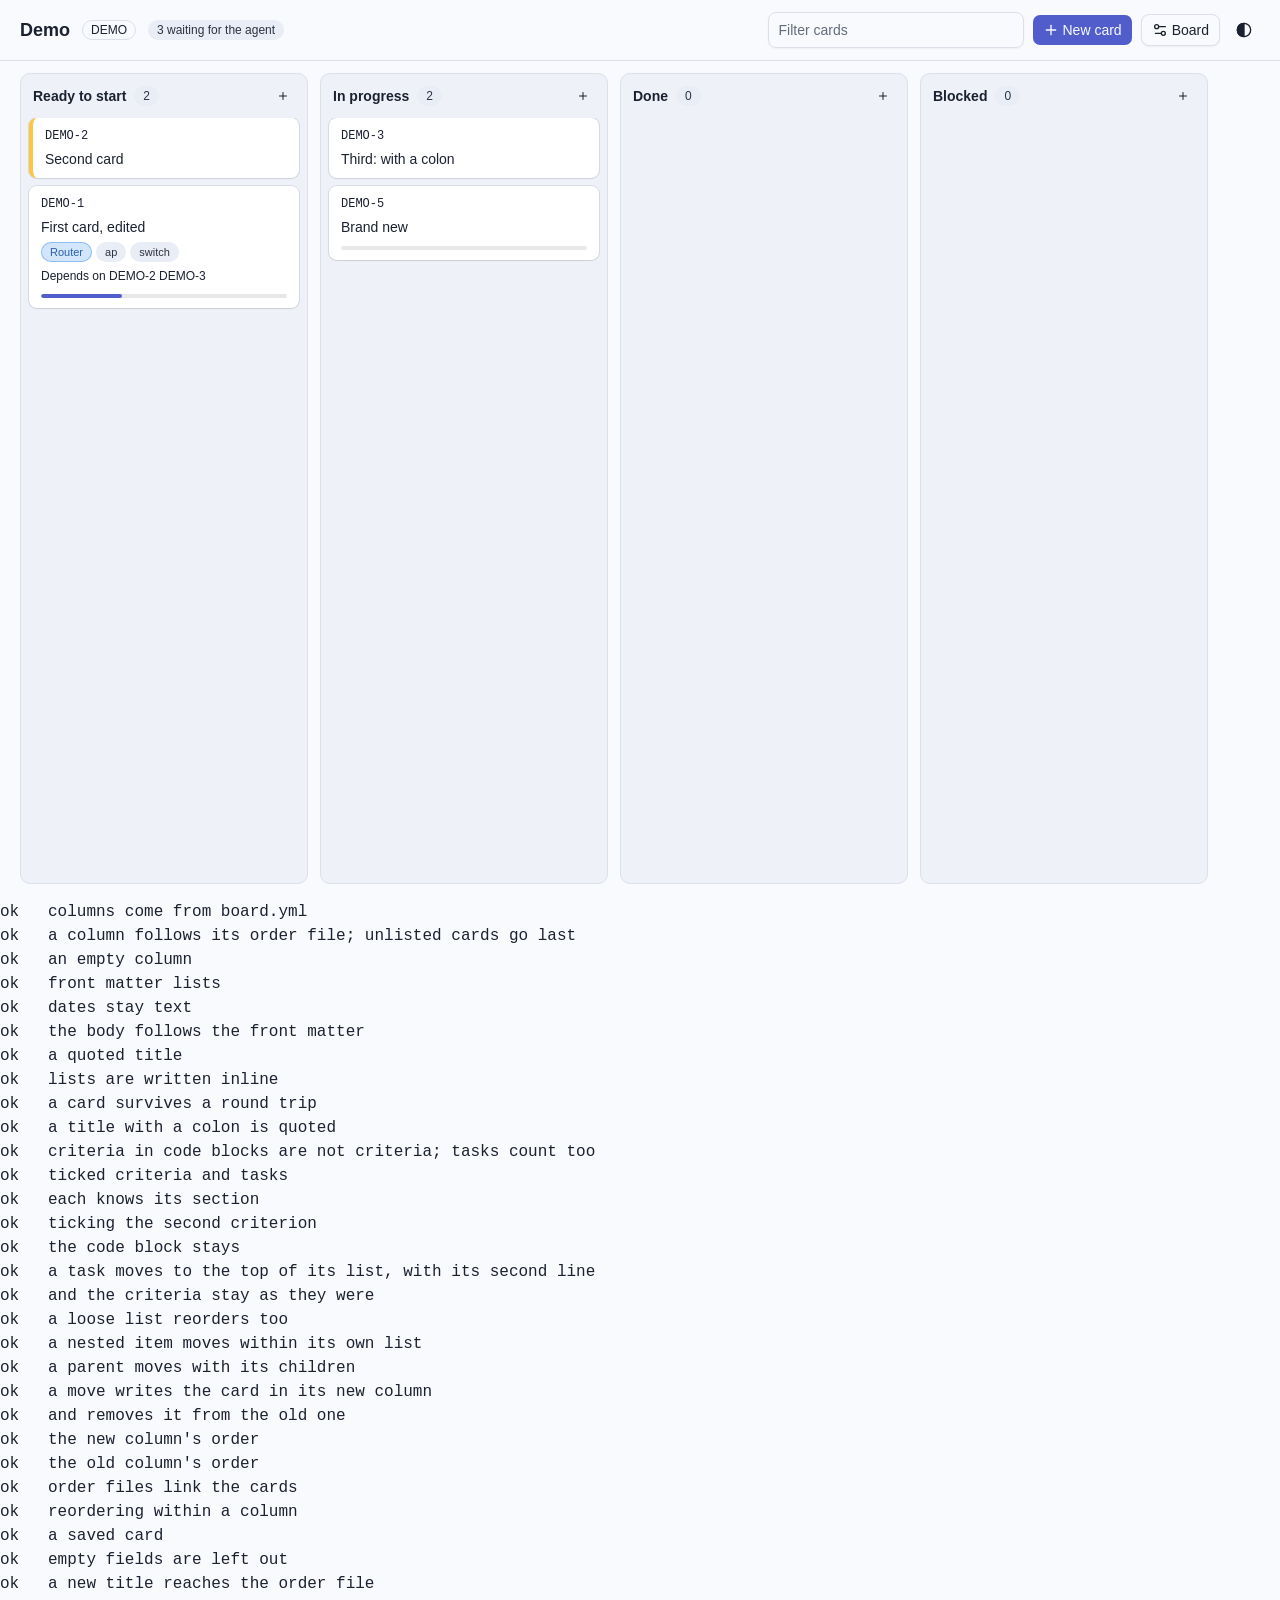
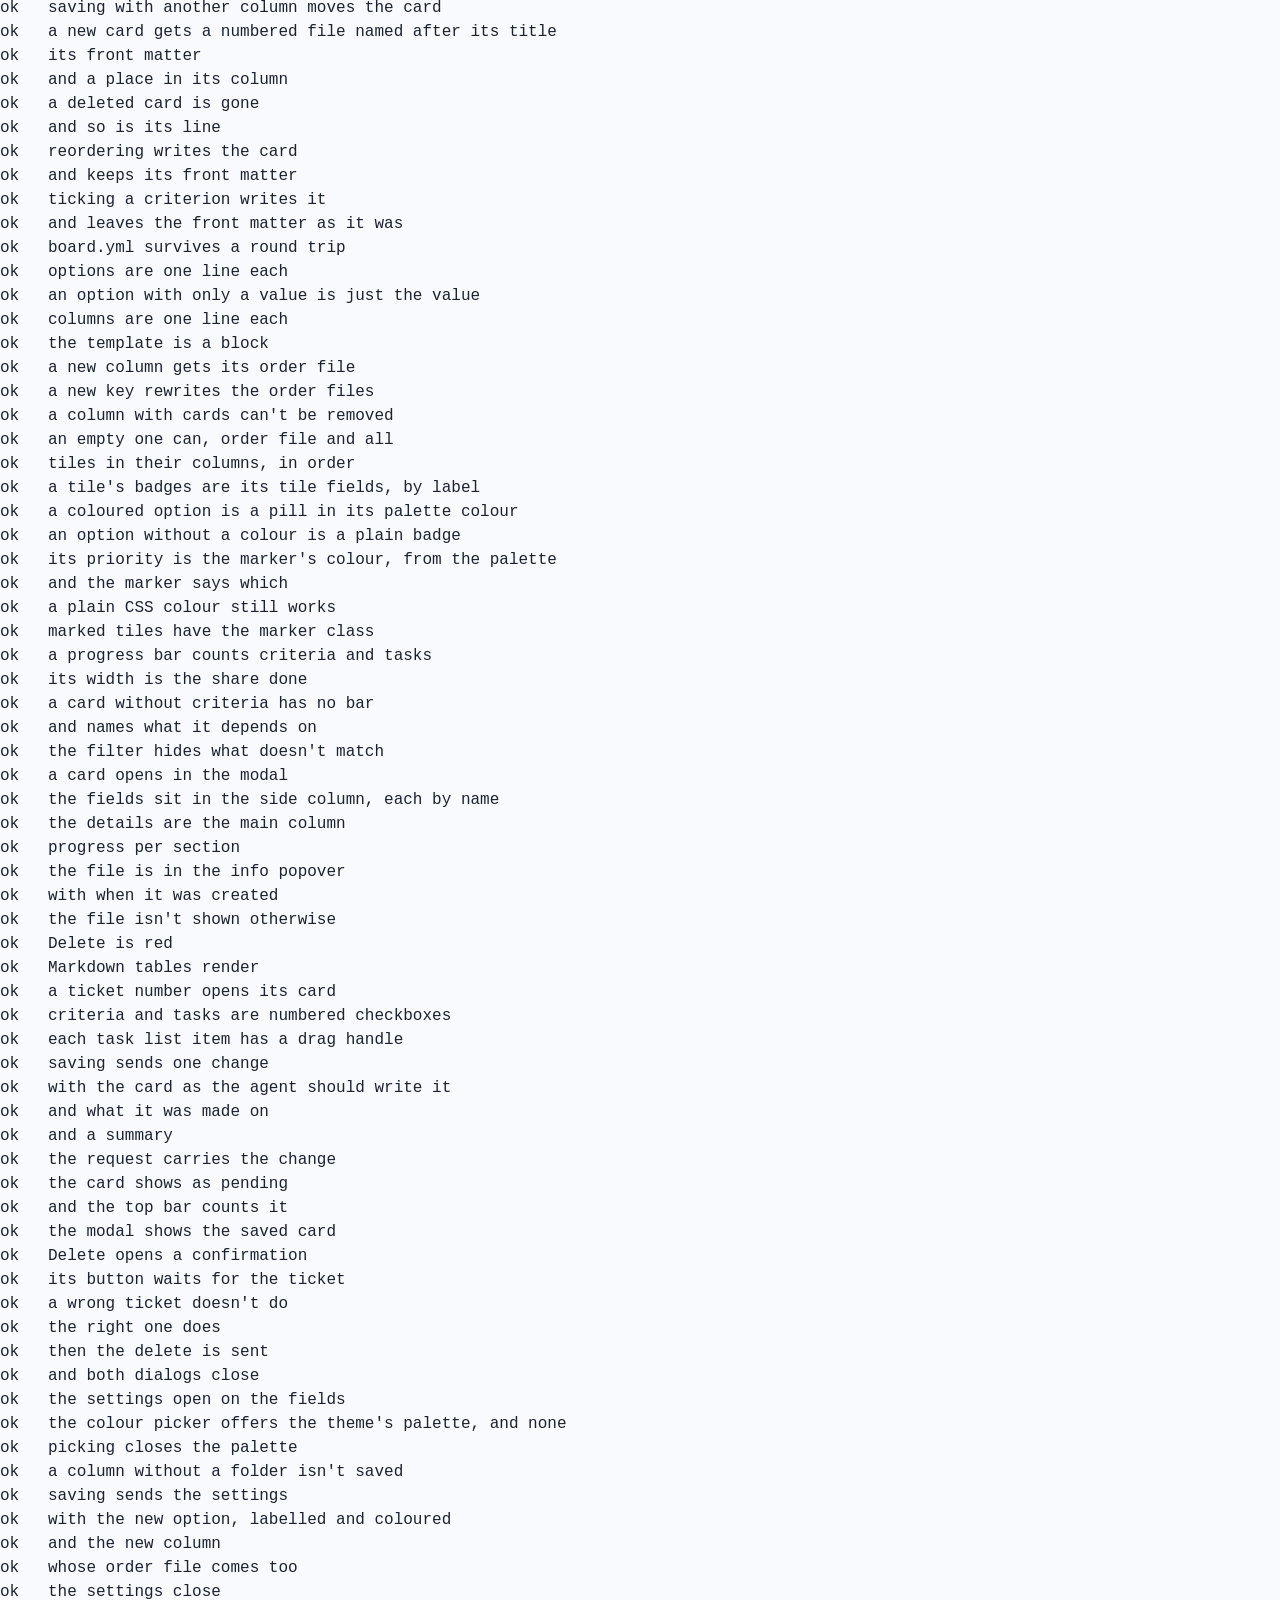
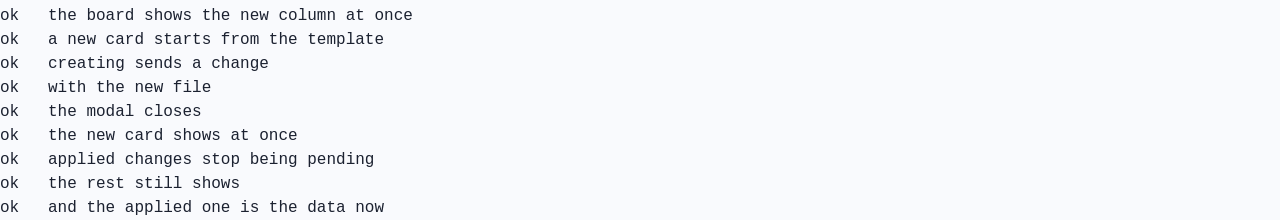
==== kanban/tests/index.html @ e4a135f8 "kanban: a Markdown task board, worked by the agent A project's board lives in its .ai/kanban, commit" ====
<!doctype html>
<!--
  The board's tests, in the browser. Serve the repository's root and open this page, for
  example headless (see README.md, "Tests"): the title ends up "PASS <n>" or "FAIL <n>", and
  #results lists every check.
-->
<html lang="en">
<head>
  <meta charset="utf-8">
  <title>Running</title>
  <link rel="stylesheet" href="../board/vendor/basecoat.cdn.min.css">
  <script>
    window.KANBAN_STAMP = Date.now().toString(36);
    document.write(`<link rel="stylesheet" href="../board/app.css?v=${window.KANBAN_STAMP}">`);
  </script>
  <script src="../board/vendor/tailwindcss-browser.js"></script>
  <script>window.KanbanTemplates = { partials: {} };</script>
</head>
<body>
  <div id="app"></div>
  <dialog id="modal" class="dialog kb-modal" aria-labelledby="modal-title"><div id="modal-body"></div></dialog>
  <dialog id="confirm" class="dialog" aria-label="Confirm"></dialog>
  <pre id="results"></pre>
  <!--
    The scripts load one after another: Python's static server, which serves the board, takes
    only a few connections at a time. A script that fails to load is tried again.
  -->
  <script>
    (function load(scripts, i, tries) {
      if (i === scripts.length) return;
      const [src, optional] = scripts[i];
      const s = document.createElement('script');
      s.src = src.includes('vendor/') ? src : `${src}?v=${window.KANBAN_STAMP}`;
      s.onload = () => load(scripts, i + 1, 0);
      s.onerror = () => {
        s.remove();
        if (tries < (optional ? 1 : 5)) setTimeout(() => load(scripts, i, tries + 1), 250 * (tries + 1));
        else if (optional) load(scripts, i + 1, 0);
        else console.error(`kanban: couldn't load ${src}`);
      };
      document.body.append(s);
    })([
      ['../board/vendor/basecoat.min.js', false],
      ['../board/vendor/Sortable.min.js', false],
      ['../board/vendor/mustache.min.js', false],
      ['../board/vendor/marked.umd.js', false],
      ['../board/vendor/purify.min.js', false],
      ['../board/vendor/js-yaml.min.js', false],
      ['../board/templates/dashboard.js', false],
      ['../board/templates/card-modal.js', false],
      ['../board/templates/new-card.js', false],
      ['../board/templates/fields.js', false],
      ['../board/templates/settings.js', false],
      ['fixture.js', false],
      ['../board/app.js', false],
      ['tests.js', false]
    ], 0, 0);
  </script>
</body>
</html>
---- kanban/board/app.css ----
/* The board's layout and theme, on top of Basecoat (shadcn/ui's design system). */

/* The theme: shadcn's tokens, which Basecoat reads. A soft slate with an indigo accent,
   rather than flat black and white. */
:root {
  --radius: 0.625rem;
  --background: oklch(0.985 0.004 265);
  --foreground: oklch(0.25 0.03 265);
  --card: oklch(1 0 0);
  --card-foreground: oklch(0.25 0.03 265);
  --popover: oklch(1 0 0);
  --popover-foreground: oklch(0.25 0.03 265);
  --primary: oklch(0.53 0.17 275);
  --primary-foreground: oklch(0.985 0.01 275);
  --secondary: oklch(0.945 0.012 265);
  --secondary-foreground: oklch(0.32 0.03 265);
  --muted: oklch(0.958 0.009 265);
  --muted-foreground: oklch(0.53 0.03 265);
  --accent: oklch(0.94 0.02 275);
  --accent-foreground: oklch(0.32 0.05 275);
  --destructive: oklch(0.58 0.21 25);
  --border: oklch(0.905 0.013 265);
  --input: oklch(0.905 0.013 265);
  --ring: oklch(0.62 0.15 275);
}
.dark {
  --background: oklch(0.225 0.022 268);
  --foreground: oklch(0.95 0.01 265);
  --card: oklch(0.275 0.025 268);
  --card-foreground: oklch(0.95 0.01 265);
  --popover: oklch(0.29 0.026 268);
  --popover-foreground: oklch(0.95 0.01 265);
  --primary: oklch(0.75 0.12 278);
  --primary-foreground: oklch(0.22 0.04 278);
  --secondary: oklch(0.33 0.026 268);
  --secondary-foreground: oklch(0.93 0.01 265);
  --muted: oklch(0.255 0.023 268);
  --muted-foreground: oklch(0.73 0.02 265);
  --accent: oklch(0.34 0.035 272);
  --accent-foreground: oklch(0.95 0.01 265);
  --destructive: oklch(0.66 0.19 22);
  --border: oklch(1 0 0 / 0.08);
  --input: oklch(1 0 0 / 0.13);
  --ring: oklch(0.75 0.12 278);
}

/* The palette an option's colour names (`color: red`): distinct hues, a touch deeper in
   light, lighter in dark, so pills and tile borders read in both themes. */
:root {
  --kb-red: oklch(0.6 0.21 25);
  --kb-orange: oklch(0.68 0.18 50);
  --kb-amber: oklch(0.77 0.16 80);
  --kb-yellow: oklch(0.84 0.16 100);
  --kb-lime: oklch(0.76 0.19 130);
  --kb-green: oklch(0.62 0.16 150);
  --kb-teal: oklch(0.63 0.11 185);
  --kb-cyan: oklch(0.7 0.12 215);
  --kb-blue: oklch(0.6 0.18 255);
  --kb-indigo: oklch(0.53 0.19 275);
  --kb-violet: oklch(0.56 0.21 300);
  --kb-pink: oklch(0.65 0.21 350);
  --kb-gray: oklch(0.6 0.02 265);
}
.dark {
  --kb-red: oklch(0.68 0.2 25);
  --kb-orange: oklch(0.75 0.16 55);
  --kb-amber: oklch(0.82 0.15 82);
  --kb-yellow: oklch(0.88 0.15 102);
  --kb-lime: oklch(0.83 0.18 130);
  --kb-green: oklch(0.72 0.16 150);
  --kb-teal: oklch(0.74 0.11 185);
  --kb-cyan: oklch(0.78 0.11 215);
  --kb-blue: oklch(0.7 0.15 255);
  --kb-indigo: oklch(0.68 0.16 275);
  --kb-violet: oklch(0.7 0.17 300);
  --kb-pink: oklch(0.74 0.17 350);
  --kb-gray: oklch(0.7 0.02 265);
}

html, body { height: 100%; }
body { background: var(--background); color: var(--foreground); }

.kb-app { display: flex; flex-direction: column; height: 100vh; }

.kb-topbar {
  display: flex; align-items: center; justify-content: space-between; gap: 1rem;
  padding: 0.75rem 1.25rem; border-bottom: 1px solid var(--border);
}

/* Columns fill the height, so a card can be dropped anywhere in them. */
.kb-board {
  flex: 1; min-height: 0; display: flex; gap: 0.75rem;
  padding: 0.75rem 1.25rem 1rem; overflow-x: auto;
}
.kb-column {
  flex: 0 0 18rem; display: flex; flex-direction: column; min-height: 0;
  background: var(--muted); border: 1px solid var(--border); border-radius: var(--radius);
}
.kb-column-header { display: flex; align-items: center; gap: 0.5rem; padding: 0.625rem 0.75rem; }
.kb-cards {
  flex: 1; min-height: 0; overflow-y: auto; list-style: none; margin: 0;
  padding: 0 0.5rem 0.75rem; display: flex; flex-direction: column; gap: 0.5rem;
}
/* Tiles keep their height: the list scrolls instead. */
.kb-cards > * { flex-shrink: 0; }

.kb-tile.card {
  gap: 0.375rem; padding: 0.625rem 0.75rem; cursor: pointer; border-radius: calc(var(--radius) - 2px);
}
.kb-tile.card:hover { border-color: var(--ring); }
.kb-tile.card:focus-visible { outline: 2px solid var(--ring); outline-offset: 1px; }
/* The priority marker: the left border in the priority's colour. */
.kb-tile.card.kb-marked { border-left: 4px solid var(--kb-marker); }
.kb-tile-header { display: flex; align-items: center; gap: 0.5rem; }
.kb-tile-title { font-size: 0.875rem; font-weight: 500; line-height: 1.3; margin: 0; }
.kb-tile-badges { display: flex; flex-wrap: wrap; gap: 0.25rem; }
.kb-tile-badges .badge { font-size: 0.6875rem; }
.kb-tile .kb-progress { margin-top: 0.25rem; }
.kb-hidden { display: none !important; }
/* Changed on the page, not yet written by the agent. */
.kb-tile.kb-pending { border-style: dashed; border-color: var(--ring); }

.kb-progress {
  height: 4px; border-radius: 999px; overflow: hidden;
  background: color-mix(in oklch, var(--foreground) 10%, transparent);
}
.kb-progress > span { display: block; height: 100%; border-radius: inherit; background: var(--primary); }

/* A pill in its option's colour: a tint of it, with text of it. */
.badge.kb-pill {
  background: color-mix(in oklch, var(--kb-pill) 20%, transparent);
  border-color: color-mix(in oklch, var(--kb-pill) 40%, transparent);
  color: color-mix(in oklch, var(--kb-pill) 70%, var(--foreground));
}

.kb-dot { display: inline-block; width: 0.5rem; height: 0.5rem; border-radius: 999px; flex: none; }
.badge .kb-dot { margin-right: 0.3rem; }

/* Dragging. */
.kb-ghost { opacity: 0.4; }
.kb-chosen { box-shadow: 0 0 0 2px var(--ring); }

/* The card and new-card modals: wide, the details and a side column of fields. */
.kb-modal > div { max-width: min(68rem, 96vw); width: min(68rem, 96vw); max-height: 92vh; }
/* The body scrolls; the dialog's first focus goes to its autofocus control, not here. */
.kb-modal-body { overflow-y: auto; }
.kb-modal-body:focus { outline: none; }
.kb-detail-header { gap: 0.375rem; }
.kb-detail { display: grid; grid-template-columns: minmax(0, 1fr) 17rem; gap: 1.5rem; align-items: start; }
.kb-side {
  display: flex; flex-direction: column; gap: 1.25rem;
  border-left: 1px solid var(--border); padding-left: 1.25rem;
}
.kb-side .kb-field-grid { grid-template-columns: 1fr; }
@media (max-width: 48rem) {
  .kb-detail { grid-template-columns: minmax(0, 1fr); }
  .kb-side { border-left: 0; padding-left: 0; border-top: 1px solid var(--border); padding-top: 1rem; }
}

.kb-fields { display: flex; flex-direction: column; gap: 0.75rem; margin: 0; font-size: 0.875rem; }
.kb-fields dt { color: var(--muted-foreground); font-size: 0.75rem; margin-bottom: 0.25rem; }
.kb-fields dd { margin: 0; display: flex; flex-wrap: wrap; gap: 0.25rem; align-items: center; }
.kb-side-progress { display: flex; flex-direction: column; gap: 0.625rem; }
.kb-side-progress .kb-progress { margin-top: 0.25rem; }

/* The file's details, on hovering (or focusing) the info icon. */
.kb-info { position: relative; display: inline-flex; margin-left: 0.25rem; cursor: help; color: var(--muted-foreground); }
.kb-info:focus-visible { outline: 2px solid var(--ring); border-radius: 999px; }
.kb-info-pop {
  display: none; position: absolute; left: 0; top: 1.375rem; z-index: 10; min-width: 22rem;
  padding: 0.625rem 0.75rem; gap: 0.3rem;
  background: var(--popover); color: var(--popover-foreground);
  border: 1px solid var(--border); border-radius: calc(var(--radius) - 2px);
  box-shadow: 0 10px 30px rgb(0 0 0 / 0.2); font-family: var(--font-sans); font-size: 0.75rem;
}
.kb-info:hover .kb-info-pop, .kb-info:focus .kb-info-pop { display: grid; }
.kb-info-row { display: grid; grid-template-columns: 4.5rem 1fr; gap: 0.5rem; }
.kb-info-row > :first-child { color: var(--muted-foreground); }
.kb-info-row code { font-family: var(--font-mono); overflow-wrap: anywhere; }

.kb-field-grid { display: grid; grid-template-columns: repeat(auto-fill, minmax(14rem, 1fr)); gap: 0.75rem 1rem; }
.kb-checks { display: flex; flex-wrap: wrap; gap: 0.25rem 1rem; }
.kb-checks .label { font-weight: 400; }
.kb-form { display: flex; flex-direction: column; gap: 1rem; }
.kb-body { font-family: var(--font-mono); font-size: 0.8125rem; min-height: 22rem; }

/* Rendered Markdown: the card's details. */
.kb-markdown { font-size: 0.875rem; line-height: 1.6; overflow-wrap: anywhere; }
.kb-markdown > :first-child { margin-top: 0; }
.kb-markdown h1, .kb-markdown h2, .kb-markdown h3, .kb-markdown h4 { font-weight: 600; line-height: 1.3; margin: 1.25em 0 0.5em; }
.kb-markdown h1 { font-size: 1.25rem; }
.kb-markdown h2 { font-size: 1.0625rem; }
.kb-markdown h3 { font-size: 0.9375rem; }
.kb-markdown p, .kb-markdown ul, .kb-markdown ol, .kb-markdown pre, .kb-markdown table, .kb-markdown blockquote { margin: 0 0 0.75em; }
.kb-markdown ul { list-style: disc; padding-left: 1.5em; }
.kb-markdown ol { list-style: decimal; padding-left: 1.5em; }
.kb-markdown li > ul, .kb-markdown li > ol { margin: 0.25em 0; }
.kb-markdown li:has(> input[type='checkbox']) { list-style: none; margin-left: -1.5em; }
.kb-markdown input[type='checkbox'] { margin-right: 0.45em; vertical-align: -0.1em; cursor: pointer; accent-color: var(--primary); }
.kb-markdown a { color: var(--primary); text-decoration: underline; text-underline-offset: 2px; }
.kb-markdown code { font-family: var(--font-mono); font-size: 0.85em; background: var(--muted); padding: 0.1em 0.3em; border-radius: 4px; }
.kb-markdown pre { background: var(--muted); padding: 0.75em 1em; border-radius: calc(var(--radius) - 2px); overflow-x: auto; }
.kb-markdown pre code { background: none; padding: 0; }
.kb-markdown blockquote { border-left: 3px solid var(--border); padding-left: 0.75em; color: var(--muted-foreground); }
.kb-markdown table { border-collapse: collapse; }
.kb-markdown th, .kb-markdown td { border: 1px solid var(--border); padding: 0.25em 0.6em; text-align: left; }
.kb-markdown hr { border: 0; border-top: 1px solid var(--border); margin: 1em 0; }

/* Criteria and tasks: roomy rows, each with a handle to drag it by next to its checkbox.
   Lines that wrap hang after the checkbox, not under it: the indent is what the handle, the
   checkbox and their gaps take on the first line (45px, measured in Chrome). */
.kb-markdown li:has(> input[type='checkbox']) { padding-left: 1.6rem; text-indent: -1.6rem; }
.kb-markdown .kb-task-list { padding-left: 0; display: flex; flex-direction: column; gap: 0.125rem; }
.kb-markdown .kb-task-list > li:has(> input[type='checkbox']) {
  margin: 0; padding: 0.5rem 0.625rem 0.5rem 3.3125rem; text-indent: -2.8125rem;
  font-size: 0.9375rem; line-height: 1.5; border-radius: calc(var(--radius) - 4px);
}
.kb-markdown li:has(> input[type='checkbox']) > :is(ul, ol, p, pre, table) { text-indent: 0; }
.kb-markdown .kb-task-list > li:hover { background: var(--muted); }
.kb-markdown .kb-task-list input[type='checkbox'] { width: 1rem; height: 1rem; margin: 0 0.6rem 0 0; vertical-align: -0.15em; }
.kb-grip {
  display: inline-flex; vertical-align: -0.2em; width: 1rem; height: 1rem; margin-right: 0.4rem;
  text-indent: 0; cursor: grab; user-select: none; color: var(--muted-foreground); opacity: 0.6;
}
.kb-grip svg { width: 1rem; height: 1rem; }
.kb-task-list > li:hover > .kb-grip { opacity: 1; color: var(--foreground); }

/* The board settings editor. */
.kb-settings-tabs { display: flex; gap: 0.25rem; margin-bottom: 1rem; border-bottom: 1px solid var(--border); padding-bottom: 0.5rem; }
.kb-settings-pane { display: flex; flex-direction: column; gap: 0.75rem; }
.kb-settings-pane > .btn { align-self: flex-start; }
.kb-settings-errors { margin-bottom: 1rem; }
.kb-settings-list { list-style: none; margin: 0; padding: 0; display: flex; flex-direction: column; gap: 0.5rem; }
.kb-settings-row { display: flex; align-items: center; gap: 0.5rem; }
.kb-settings-row > .input { flex: 1; min-width: 0; }
.kb-settings-row > .kb-settings-id { flex: 0 0 10rem; }
.kb-settings-count { flex: 0 0 4.5rem; text-align: right; }
.kb-settings-kind { flex: 0 0 9rem; }
.kb-settings-field {
  display: flex; flex-direction: column; gap: 0.5rem; padding: 0.75rem;
  border: 1px solid var(--border); border-radius: calc(var(--radius) - 2px); background: var(--card);
}
.kb-settings-flags { display: flex; align-items: center; gap: 1rem; padding-left: 1.5rem; }
.kb-settings-flags .label { font-weight: 400; white-space: nowrap; }
.kb-settings-help { flex: 1; min-width: 0; }
.kb-settings-options { padding-left: 1.5rem; gap: 0.375rem; }
.kb-settings-add-option { align-self: flex-start; margin-left: 1.5rem; }
.kb-settings-list .kb-grip { opacity: 0.6; }
.kb-settings-list .kb-settings-row:hover > .kb-grip { opacity: 1; }
.kb-swatch {
  flex: none; width: 1.5rem; height: 1.5rem; border-radius: 999px; cursor: pointer;
  background: var(--kb-pill, transparent); border: 2px solid color-mix(in oklch, var(--foreground) 12%, transparent);
}
.kb-swatch[aria-selected='true'] { outline: 2px solid var(--ring); outline-offset: 2px; }
.kb-swatch-none {
  background: repeating-linear-gradient(135deg, transparent 0 4px, color-mix(in oklch, var(--foreground) 18%, transparent) 4px 5px);
}
.kb-palette { display: flex; flex-wrap: wrap; gap: 0.5rem; padding: 0.5rem 0 0.25rem 1.5rem; }

.kb-empty { color: var(--muted-foreground); font-size: 0.875rem; }
.kb-connect { max-width: 34rem; margin: 12vh auto; }
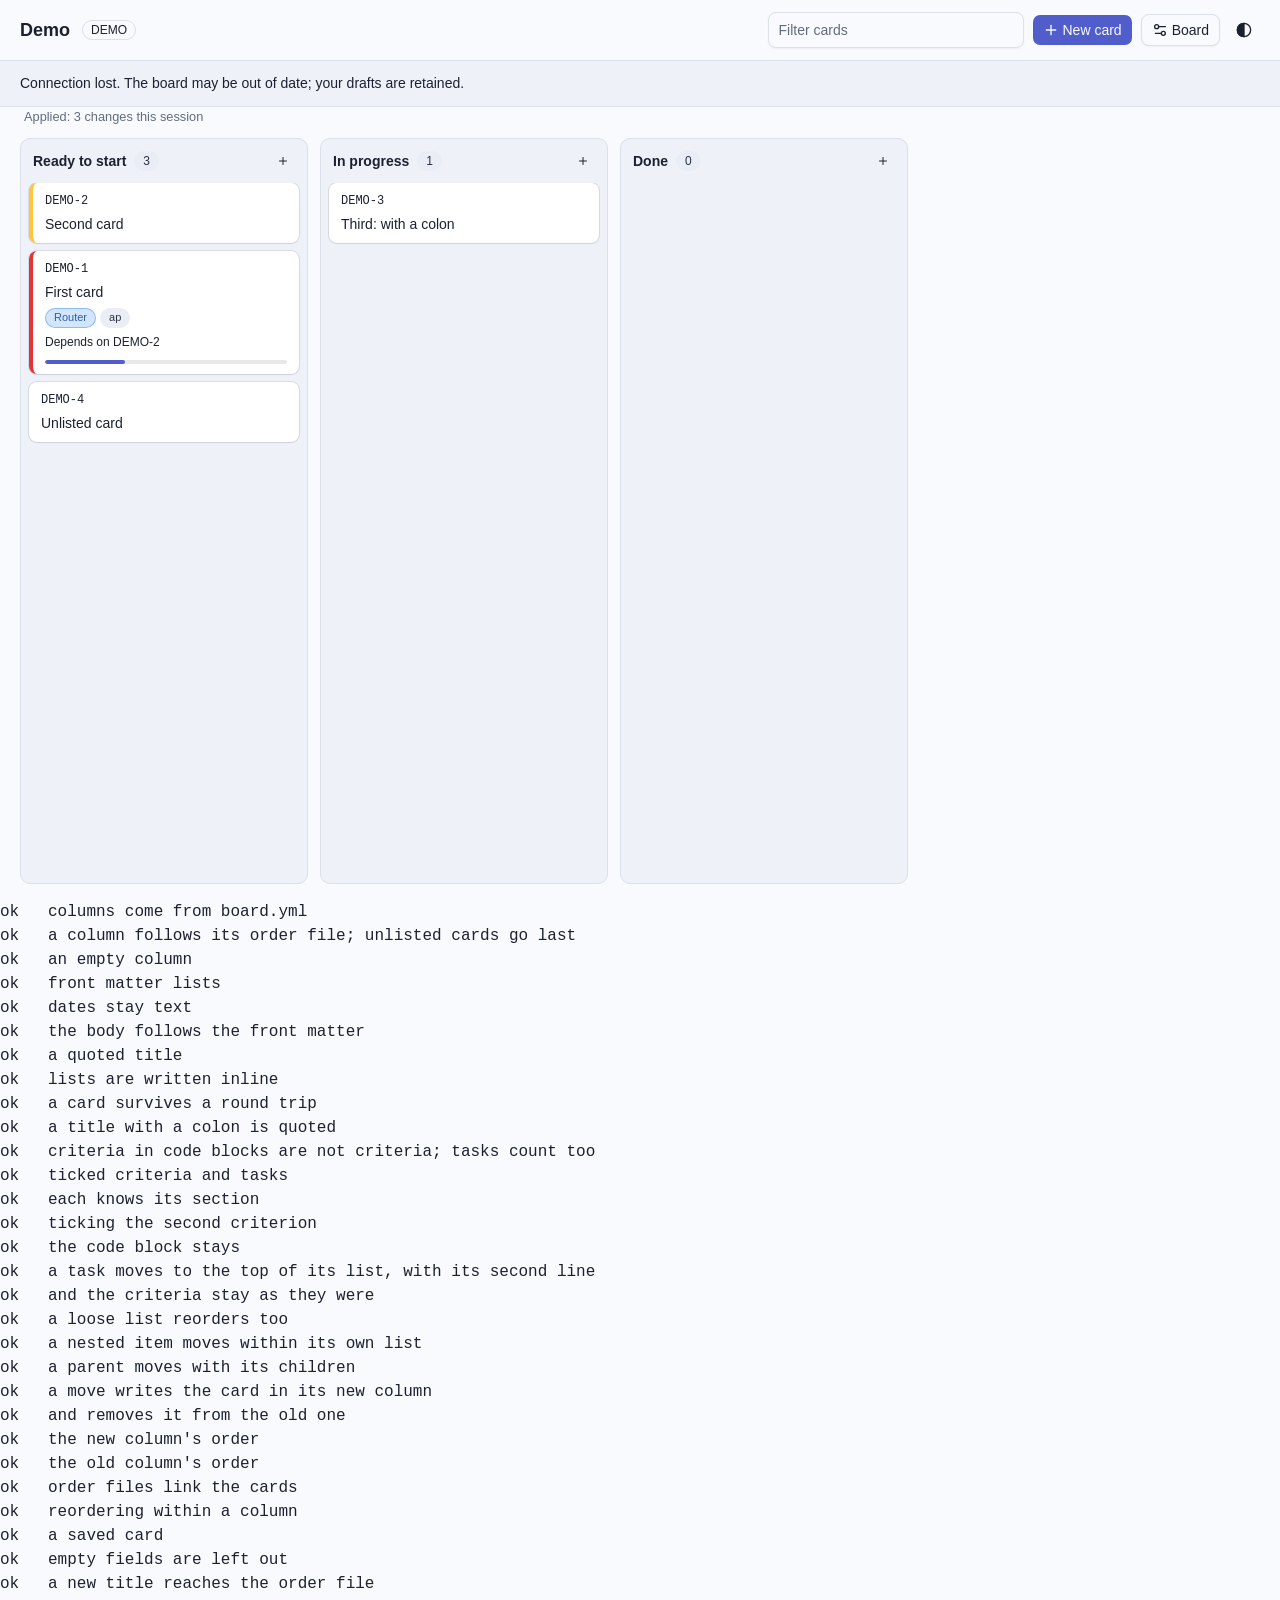
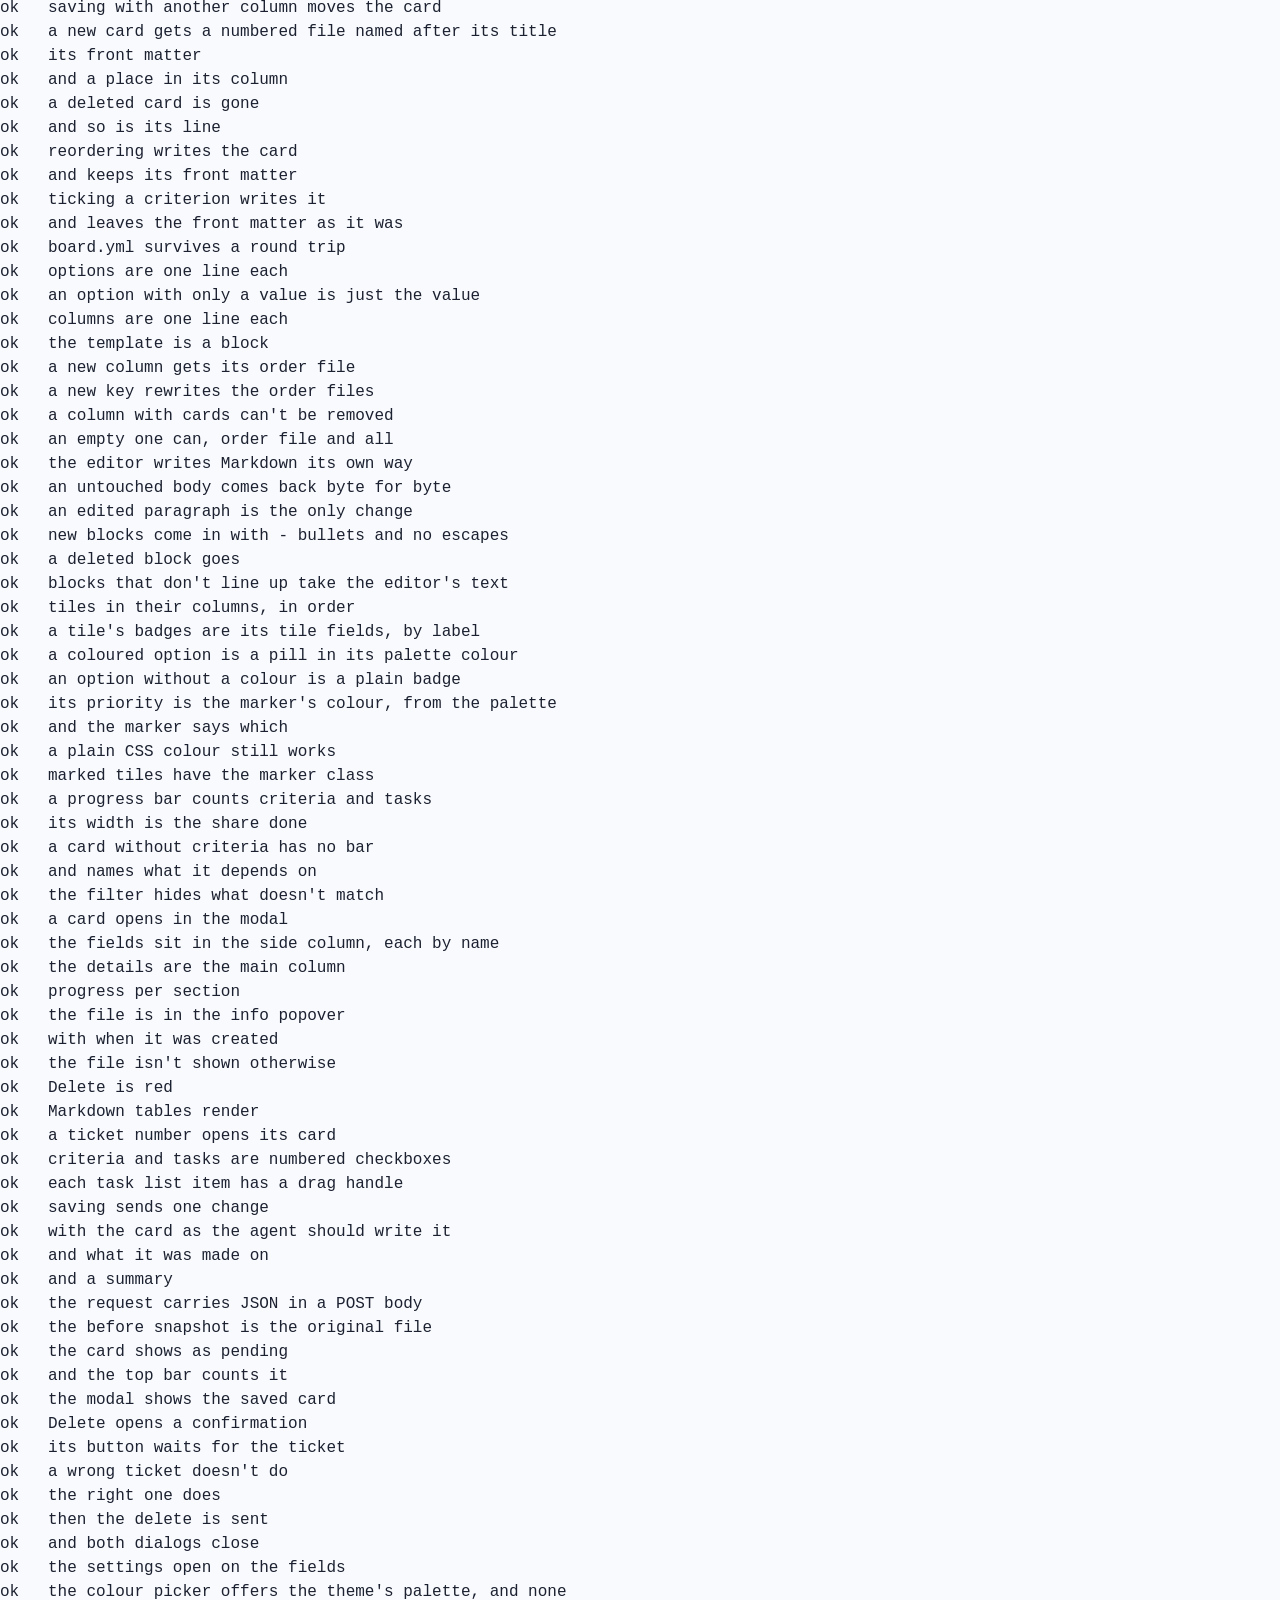
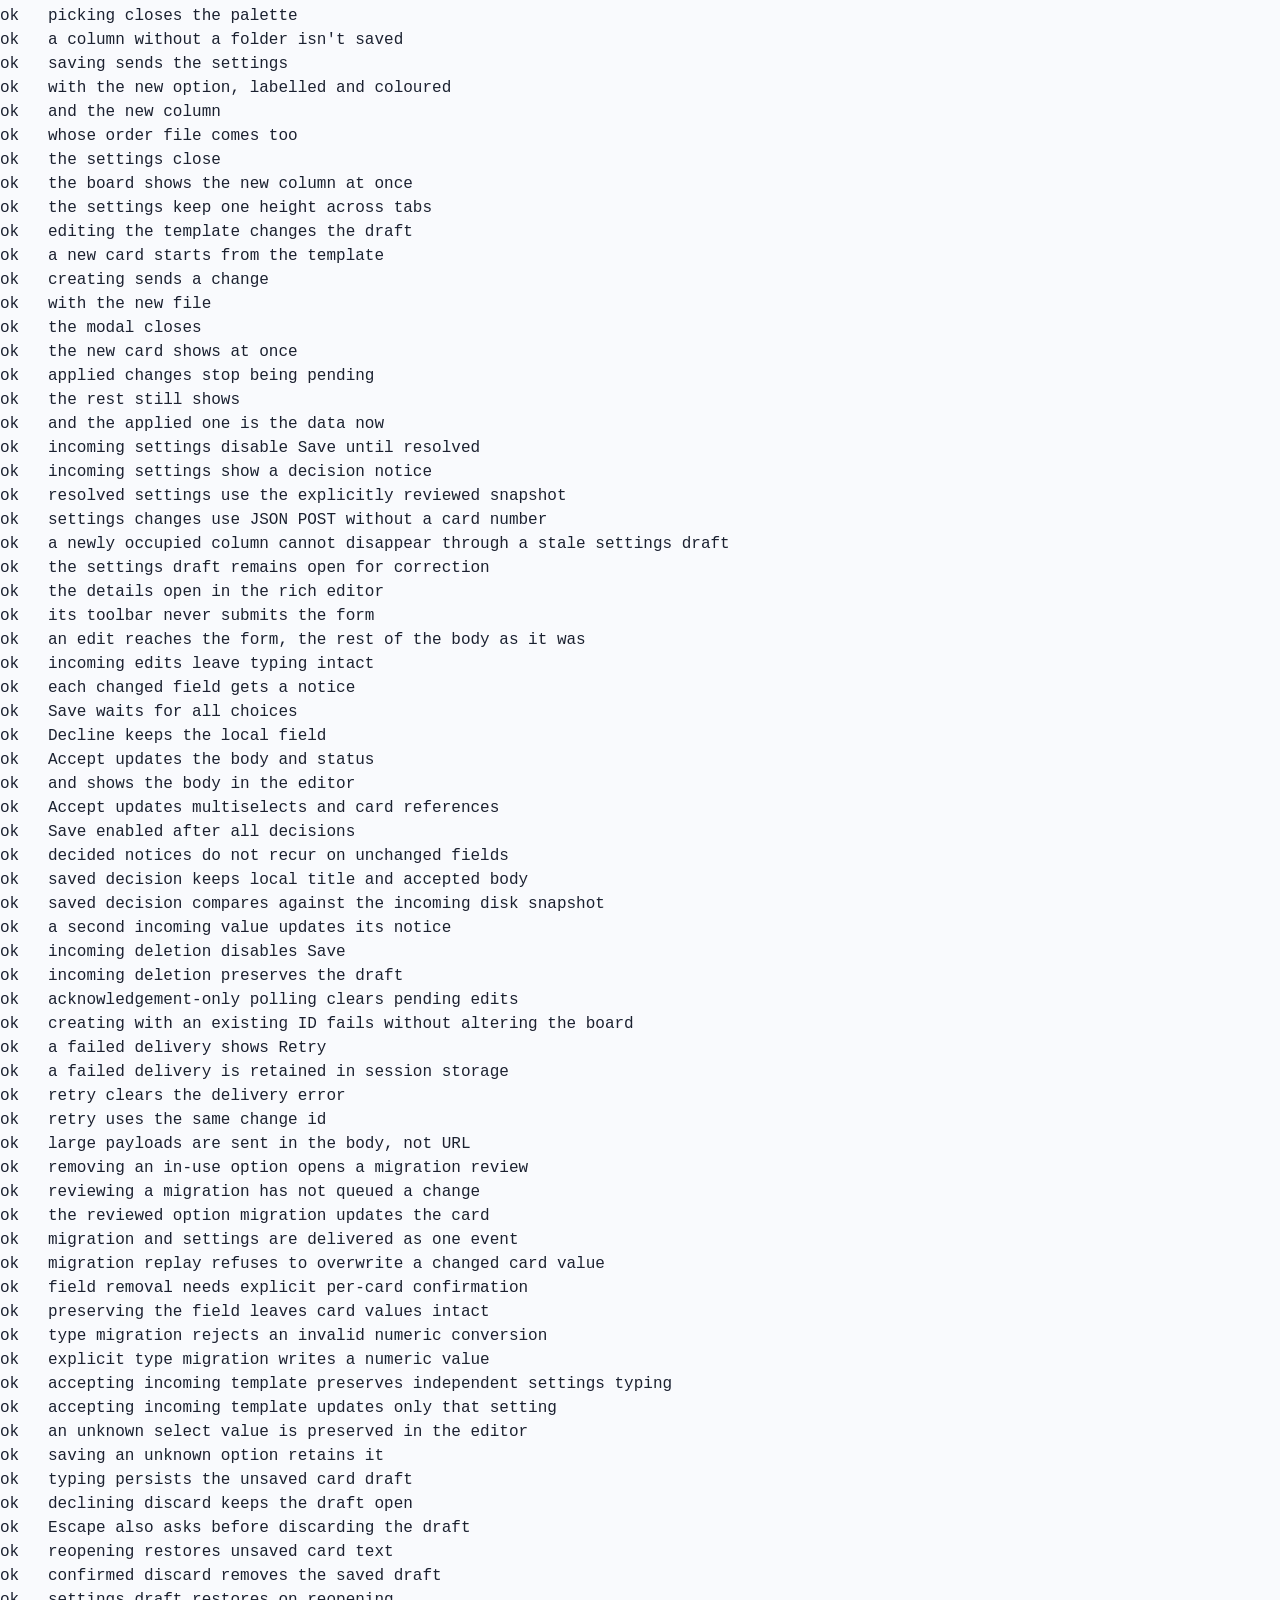
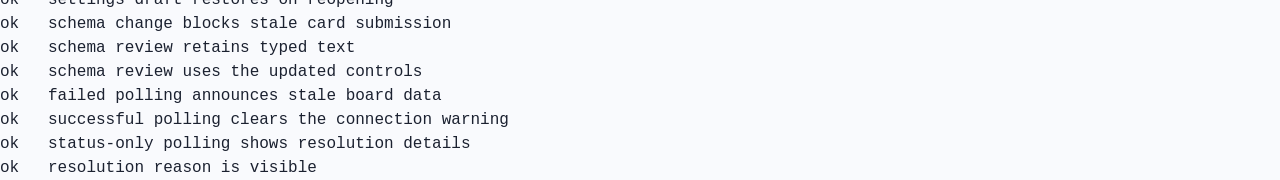
==== commit c952c8d1: "kanban: a rich Markdown editor, and settings that keep their height - Card details, New card and the" ====
--- a/kanban/tests/index.html
+++ b/kanban/tests/index.html
@@ -9,6 +9,8 @@
   <meta charset="utf-8">
   <title>Running</title>
   <link rel="stylesheet" href="../board/vendor/basecoat.cdn.min.css">
+  <link rel="stylesheet" href="../board/vendor/toastui-editor.min.css">
+  <link rel="stylesheet" href="../board/vendor/toastui-editor-dark.min.css">
   <script>
     window.KANBAN_STAMP = Date.now().toString(36);
     document.write(`<link rel="stylesheet" href="../board/app.css?v=${window.KANBAN_STAMP}">`);
@@ -46,6 +48,7 @@
       ['../board/vendor/marked.umd.js', false],
       ['../board/vendor/purify.min.js', false],
       ['../board/vendor/js-yaml.min.js', false],
+      ['../board/vendor/toastui-editor-all.min.js', false],
       ['../board/templates/dashboard.js', false],
       ['../board/templates/card-modal.js', false],
       ['../board/templates/new-card.js', false],
--- a/kanban/board/vendor/toastui-editor-dark.min.css
+++ b/kanban/board/vendor/toastui-editor-dark.min.css
@@ -0,0 +1 @@
+.toastui-editor-dark.toastui-editor-defaultUI{border-color:#494c56;color:#eee}.toastui-editor-dark .toastui-editor-md-container,.toastui-editor-dark .toastui-editor-ww-container{background-color:#121212}.toastui-editor-dark .toastui-editor-defaultUI-toolbar{background-color:#232428;border-bottom-color:#303238}.toastui-editor-dark .toastui-editor-toolbar-icons{background-position-y:-49px;border-color:#232428}.toastui-editor-dark .toastui-editor-toolbar-icons:not(:disabled):hover{background-color:#36383f;border-color:#36383f}.toastui-editor-dark .toastui-editor-toolbar-divider{background-color:#303238}.toastui-editor-dark .toastui-editor-tooltip,.toastui-editor-dark .toastui-editor-tooltip .arrow{background-color:#535662}.toastui-editor-dark .toastui-editor-defaultUI-toolbar .scroll-sync:before{color:#8f939f}.toastui-editor-dark .toastui-editor-defaultUI-toolbar .scroll-sync.active:before{color:#67ccff}.toastui-editor-dark .toastui-editor-defaultUI-toolbar .switch,.toastui-editor-dark .toastui-editor-defaultUI-toolbar input:checked+.switch{background-color:#2b4455}.toastui-editor-dark .toastui-editor-defaultUI-toolbar .switch:before{background-color:#8f939f}.toastui-editor-dark .toastui-editor-defaultUI-toolbar input:checked+.switch:before{background-color:#67ccff}.toastui-editor-dark .toastui-editor-main .toastui-editor-md-splitter{background-color:#303238}.toastui-editor-dark .toastui-editor-mode-switch{background-color:#121212;border-top-color:#393b42}.toastui-editor-dark .toastui-editor-mode-switch .tab-item{background-color:#232428;border-color:#393b42;color:#757a86}.toastui-editor-dark .toastui-editor-mode-switch .tab-item.active{background-color:#121212;border-top-color:#121212;color:#eee}.toastui-editor-dark .toastui-editor-context-menu,.toastui-editor-dark .toastui-editor-popup{background-color:#121212;border-color:#494c56;box-shadow:0 2px 4px 0 rgba(0,0,0,.08)}.toastui-editor-dark .toastui-editor-popup-add-heading ul li:hover{background-color:#36383f}.toastui-editor-dark .toastui-editor-popup-body label{color:#9a9da3}.toastui-editor-dark .toastui-editor-popup-body input[type=text]{background-color:transparent;border-color:#303238;color:#eee}.toastui-editor-dark .toastui-editor-popup-body input[type=text]:focus{outline-color:#67ccff}.toastui-editor-dark .toastui-editor-popup-body input[type=text].disabled{background-color:rgba(48,50,56,.4);border-color:#303238;color:#969aa5}.toastui-editor-dark .toastui-editor-popup-add-image .toastui-editor-tabs .tab-item{border-bottom-color:#292e37;color:#eee}.toastui-editor-dark .toastui-editor-popup-add-image .toastui-editor-tabs .tab-item:hover{border-bottom-color:#3c424d}.toastui-editor-dark .toastui-editor-popup-add-image .toastui-editor-tabs .tab-item.active{border-bottom-color:#67ccff;color:#67ccff}.toastui-editor-dark .toastui-editor-popup-body .toastui-editor-file-name{border-color:#303238;color:#eee}.toastui-editor-dark .toastui-editor-popup-body .toastui-editor-file-select-button{background-color:#232428;border-color:#303238;color:#eee}.toastui-editor-dark .toastui-editor-popup-body .toastui-editor-file-select-button:hover{border-color:#494c56}.toastui-editor-dark.toastui-editor-defaultUI .toastui-editor-close-button{background-color:#232428;border-color:#303238;color:#eee}.toastui-editor-dark.toastui-editor-defaultUI .toastui-editor-close-button:hover{border-color:#494c56}.toastui-editor-dark.toastui-editor-defaultUI .toastui-editor-ok-button{background-color:#67ccff;color:#121212}.toastui-editor-dark.toastui-editor-defaultUI .toastui-editor-ok-button:hover{background-color:#32baff;color:#121212}.toastui-editor-dark .toastui-editor-popup-add-table .toastui-editor-table-cell{background-color:#121212;border-color:#303238}.toastui-editor-dark .toastui-editor-popup-add-table .toastui-editor-table-cell.header{background-color:#232428;border-color:#303238}.toastui-editor-dark .toastui-editor-popup-add-table .toastui-editor-table-selection-layer{background-color:rgba(103,204,255,.1);border-color:rgba(103,204,255,.4)}.toastui-editor-dark .toastui-editor-popup-add-table .toastui-editor-table-description{color:#eee}.toastui-editor-dark .toastui-editor-md-tab-container{background-color:#232428;border-bottom-color:#303238}.toastui-editor-dark .toastui-editor-md-tab-container .tab-item{background-color:#2d2f34;border-color:#393b42;color:#757a86}.toastui-editor-dark .toastui-editor-md-tab-container .tab-item.active{background-color:#121212;border-bottom-color:#121212;color:#eee}.toastui-editor-dark .toastui-editor-context-menu .menu-group{border-bottom-color:#303238;color:#eee}.toastui-editor-dark .toastui-editor-context-menu .menu-item span:before{background-position-y:-126px}.toastui-editor-dark .toastui-editor-context-menu li:not(.disabled):hover{background-color:#36383f}.toastui-editor-dark .toastui-editor-context-menu li.disabled{color:#969aa5}.toastui-editor-dark .toastui-editor-dropdown-toolbar{background-color:#232428;border-color:#494c56}.toastui-editor-dark .ProseMirror,.toastui-editor-dark .toastui-editor-contents h1,.toastui-editor-dark .toastui-editor-contents h2,.toastui-editor-dark .toastui-editor-contents h3,.toastui-editor-dark .toastui-editor-contents h4,.toastui-editor-dark .toastui-editor-contents h5,.toastui-editor-dark .toastui-editor-contents h6,.toastui-editor-dark .toastui-editor-contents p{color:#fff}.toastui-editor-dark .toastui-editor-contents h1,.toastui-editor-dark .toastui-editor-contents h2{border-color:#fff}.toastui-editor-dark .toastui-editor-contents del{color:#777980}.toastui-editor-dark .toastui-editor-contents blockquote{border-color:#303135}.toastui-editor-dark .toastui-editor-contents blockquote ol,.toastui-editor-dark .toastui-editor-contents blockquote p,.toastui-editor-dark .toastui-editor-contents blockquote ul{color:#777980}.toastui-editor-dark .toastui-editor-contents pre{background-color:#232428}.toastui-editor-dark .toastui-editor-contents pre code{background-color:transparent;color:#fff}.toastui-editor-dark .toastui-editor-contents code{background-color:#35262a;color:#c1798b}.toastui-editor-dark .toastui-editor-contents div{color:#fff}.toastui-editor-dark .toastui-editor-ww-code-block-language{background-color:#121212;border-color:#303238}.toastui-editor-dark .toastui-editor-ww-code-block-language input{color:#fff}.toastui-editor-dark .toastui-editor-contents .toastui-editor-ww-code-block:after{background-color:#232428;background-image:url("[data-uri]");border:1px solid #393b42;color:#eee}.toastui-editor-dark .toastui-editor-contents .toastui-editor-custom-block-editor{background:#392d31;border-color:#327491;color:#fff}.toastui-editor-dark .toastui-editor-custom-block.ProseMirror-selectednode .toastui-editor-custom-block-view{border-color:#327491;color:#fff}.toastui-editor-dark .toastui-editor-custom-block-view button{background-color:#232428;background-image:url("[data-uri]");border-color:#393b42}.toastui-editor-dark .toastui-editor-custom-block-view button:hover{background-color:#232428;border-color:#595c68}.toastui-editor-dark .toastui-editor-custom-block-view .info{color:#65acca}.toastui-editor-dark .toastui-editor-contents table,.toastui-editor-dark .toastui-editor-contents table td,.toastui-editor-dark .toastui-editor-contents table th{border-color:#303238}.toastui-editor-dark .toastui-editor-contents table th{background-color:#3a3c42}.toastui-editor-dark .toastui-editor-contents table td,.toastui-editor-dark .toastui-editor-contents table td p{color:#fff}.toastui-editor-dark .toastui-editor-contents td.toastui-editor-cell-selected{background-color:rgba(103,204,255,.5)}.toastui-editor-dark .toastui-editor-contents th.toastui-editor-cell-selected{background-color:rgba(103,204,255,.3)}.toastui-editor-dark .html-block.ProseMirror-selectednode,.toastui-editor-dark table.ProseMirror-selectednode{outline-color:#67ccff}.toastui-editor-dark .toastui-editor-contents dir,.toastui-editor-dark .toastui-editor-contents menu,.toastui-editor-dark .toastui-editor-contents ol,.toastui-editor-dark .toastui-editor-contents ul{color:#55575f}.toastui-editor-dark .toastui-editor-contents ul>li:before{background-color:#55575f}.toastui-editor-dark .toastui-editor-contents hr{border-color:#55575f}.toastui-editor-dark .toastui-editor-contents a{color:#4b96e6}.toastui-editor-dark .toastui-editor-contents a:hover{color:#1f70de}.toastui-editor-dark .toastui-editor-contents .image-link:hover:before{background-color:#232428;background-image:url("[data-uri]");border-color:#393b42;box-shadow:0 2px 4px 0 rgba(0,0,0,.08)}.toastui-editor-dark .toastui-editor-contents .task-list-item:before{background-color:transparent;background-image:url("[data-uri]")}.toastui-editor-dark .toastui-editor-contents .task-list-item.checked:before{background-image:url("[data-uri]")}.toastui-editor-dark .toastui-editor-md-block-quote,.toastui-editor-dark .toastui-editor-md-code.toastui-editor-md-delimiter,.toastui-editor-dark .toastui-editor-md-delimiter,.toastui-editor-dark .toastui-editor-md-html,.toastui-editor-dark .toastui-editor-md-link,.toastui-editor-dark .toastui-editor-md-meta,.toastui-editor-dark .toastui-editor-md-table,.toastui-editor-dark .toastui-editor-md-thematic-break{color:#55575f}.toastui-editor-dark .toastui-editor-md-link.toastui-editor-md-link-url.toastui-editor-md-marked-text{color:#777980}.toastui-editor-dark .toastui-editor-md-block-quote .toastui-editor-md-marked-text,.toastui-editor-dark .toastui-editor-md-list-item .toastui-editor-md-meta{color:#b3b5bc}.toastui-editor-dark .toastui-editor-md-link.toastui-editor-md-link-desc.toastui-editor-md-marked-text,.toastui-editor-dark .toastui-editor-md-list-item-style.toastui-editor-md-list-item-odd{color:#4b96e6}.toastui-editor-dark .toastui-editor-md-list-item-style.toastui-editor-md-list-item-even{color:#ef6767}.toastui-editor-dark .toastui-editor-md-table .toastui-editor-md-table-cell{color:#fff}.toastui-editor-dark .toastui-editor-md-code.toastui-editor-md-marked-text{color:#c1798b}.toastui-editor-dark .toastui-editor-md-code{background-color:#35262a}.toastui-editor-dark .toastui-editor-md-code-block-line-background{background-color:#232428}.toastui-editor-dark .toastui-editor-md-code-block .toastui-editor-md-meta{color:#aaa}.toastui-editor-dark .toastui-editor-md-custom-block{color:#fff}.toastui-editor-dark .toastui-editor-md-custom-block-line-background{background-color:#392d31}.toastui-editor-dark .toastui-editor-md-custom-block .toastui-editor-md-delimiter{color:#327491}.toastui-editor-dark .toastui-editor-md-custom-block .toastui-editor-md-meta{color:#65acca}.toastui-editor-dark .toastui-editor-contents .toastui-editor-md-preview-highlight:after,.toastui-editor-dark .toastui-editor-contents td.toastui-editor-md-preview-highlight,.toastui-editor-dark .toastui-editor-contents th.toastui-editor-md-preview-highlight{background-color:rgba(255,250,193,.5)}.toastui-editor-dark .toastui-editor-contents th.toastui-editor-md-preview-highlight{color:#fff}.toastui-editor-dark .toastui-editor-contents .toastui-editor-md-preview-highlight:after,.toastui-editor-dark .toastui-editor-contents td.toastui-editor-md-preview-highlight,.toastui-editor-dark .toastui-editor-contents th.toastui-editor-md-preview-highlight{background-color:rgba(255,250,193,.25)}
--- a/kanban/board/app.css
+++ b/kanban/board/app.css
@@ -184,6 +184,36 @@
 .kb-form { display: flex; flex-direction: column; gap: 1rem; }
 .kb-body { font-family: var(--font-mono); font-size: 0.8125rem; min-height: 22rem; }
 
+/* The rich editor (Toast UI), in the board's theme. Its textarea stays hidden, as the form's
+   value. */
+.kb-rich .toastui-editor-defaultUI { border-color: var(--border); border-radius: calc(var(--radius) - 2px); background: var(--card); overflow: hidden; }
+.kb-rich .toastui-editor-defaultUI-toolbar { background: var(--muted); border-bottom-color: var(--border); padding: 0 0.5rem; }
+.kb-rich .toastui-editor-toolbar-divider { background-color: var(--border); }
+.kb-rich .toastui-editor-defaultUI-toolbar button { border-color: transparent; border-radius: calc(var(--radius) - 4px); }
+.kb-rich .toastui-editor-defaultUI-toolbar button:not(:disabled):hover { background-color: var(--accent); border-color: var(--border); }
+.kb-rich .toastui-editor-mode-switch { background: var(--muted); border-top-color: var(--border); }
+.kb-rich .toastui-editor-mode-switch .tab-item { background: var(--muted); border-color: var(--border); color: var(--muted-foreground); }
+.kb-rich .toastui-editor-mode-switch .tab-item.active { background: var(--card); color: var(--foreground); border-top-color: var(--card); }
+.kb-rich .toastui-editor-main, .kb-rich .toastui-editor-ww-container, .kb-rich .toastui-editor-md-container { background: var(--card); }
+.kb-rich .toastui-editor-contents, .kb-rich .ProseMirror { font-family: inherit; font-size: 0.875rem; line-height: 1.6; color: var(--foreground); }
+.kb-rich .toastui-editor-contents :is(h1, h2, h3, h4) { color: var(--foreground); border-bottom: 0; font-weight: 600; line-height: 1.3; margin: 1.25em 0 0.5em; padding: 0; }
+.kb-rich .toastui-editor-contents h1 { font-size: 1.25rem; }
+.kb-rich .toastui-editor-contents h2 { font-size: 1.0625rem; }
+.kb-rich .toastui-editor-contents h3 { font-size: 0.9375rem; }
+.kb-rich .toastui-editor-contents > :first-child { margin-top: 0; }
+.kb-rich .toastui-editor-contents :is(p, li) { color: var(--foreground); }
+.kb-rich .toastui-editor-contents a { color: var(--primary); }
+.kb-rich .toastui-editor-contents :is(code, pre) { background: var(--muted); color: var(--foreground); }
+.kb-rich .toastui-editor-contents blockquote { border-left-color: var(--border); }
+.kb-rich .toastui-editor-contents blockquote p { color: var(--muted-foreground); }
+.kb-rich .toastui-editor-contents :is(th, td) { border-color: var(--border); }
+.kb-rich .toastui-editor-contents th { background: var(--muted); color: var(--foreground); }
+.kb-rich .toastui-editor-contents ul > li::before { background-color: var(--muted-foreground); }
+.kb-rich .toastui-editor-contents .task-list-item::before { border-color: var(--muted-foreground); border-radius: 3px; }
+.kb-rich .toastui-editor-contents .task-list-item.checked::before { background-color: var(--primary); border-color: var(--primary); }
+.kb-rich .toastui-editor-md-container .ProseMirror { font-family: var(--font-mono); font-size: 0.8125rem; }
+.kb-rich .toastui-editor-popup, .kb-rich .toastui-editor-context-menu { background: var(--popover); color: var(--popover-foreground); border-color: var(--border); }
+
 /* Rendered Markdown: the card's details. */
 .kb-markdown { font-size: 0.875rem; line-height: 1.6; overflow-wrap: anywhere; }
 .kb-markdown > :first-child { margin-top: 0; }
@@ -227,6 +257,11 @@
 
 /* The board settings editor. */
 .kb-settings-tabs { display: flex; gap: 0.25rem; margin-bottom: 1rem; border-bottom: 1px solid var(--border); padding-bottom: 0.5rem; }
+/* The settings dialog keeps one height whichever tab is open; a long tab scrolls under its
+   tabs. */
+.kb-settings-modal > div { height: min(46rem, 92vh); }
+.kb-settings-modal .kb-modal-body { flex: 1; background: inherit; }
+.kb-settings-modal .kb-settings-tabs { position: sticky; top: 0; z-index: 2; background: inherit; }
 .kb-settings-pane { display: flex; flex-direction: column; gap: 0.75rem; }
 .kb-settings-pane > .btn { align-self: flex-start; }
 .kb-settings-errors { margin-bottom: 1rem; }
@@ -259,3 +294,16 @@
 
 .kb-empty { color: var(--muted-foreground); font-size: 0.875rem; }
 .kb-connect { max-width: 34rem; margin: 12vh auto; }
+
+/* Incoming edits remain beside their field until the user decides. */
+.kb-incoming { margin-top: .5rem; padding: .75rem; border: 1px solid var(--ring); border-radius: var(--radius); background: var(--muted); font-size: .875rem; }
+.kb-incoming pre { white-space: pre-wrap; overflow-wrap: anywhere; max-height: 10rem; overflow-y: auto; margin: .5rem 0; }
+.kb-incoming-actions { display: flex; gap: .5rem; }
+.kb-incoming-actions .btn { width: auto; }
+
+.kb-delivery-error { padding: .75rem 1.25rem; background: var(--muted); border-bottom: 1px solid var(--border); font-size: .875rem; }
+
+.kb-change-status { padding: 0 1.5rem; font-size: .8rem; color: var(--muted-foreground); max-height: 8rem; overflow: auto; }
+.kb-change-status:empty { display: none; }
+#schema-notice .btn, #migration-review .btn { margin: .5rem .5rem .5rem 0; }
+#schema-notice, #migration-review, .kb-settings-incoming { max-height: 45vh; overflow: auto; }
